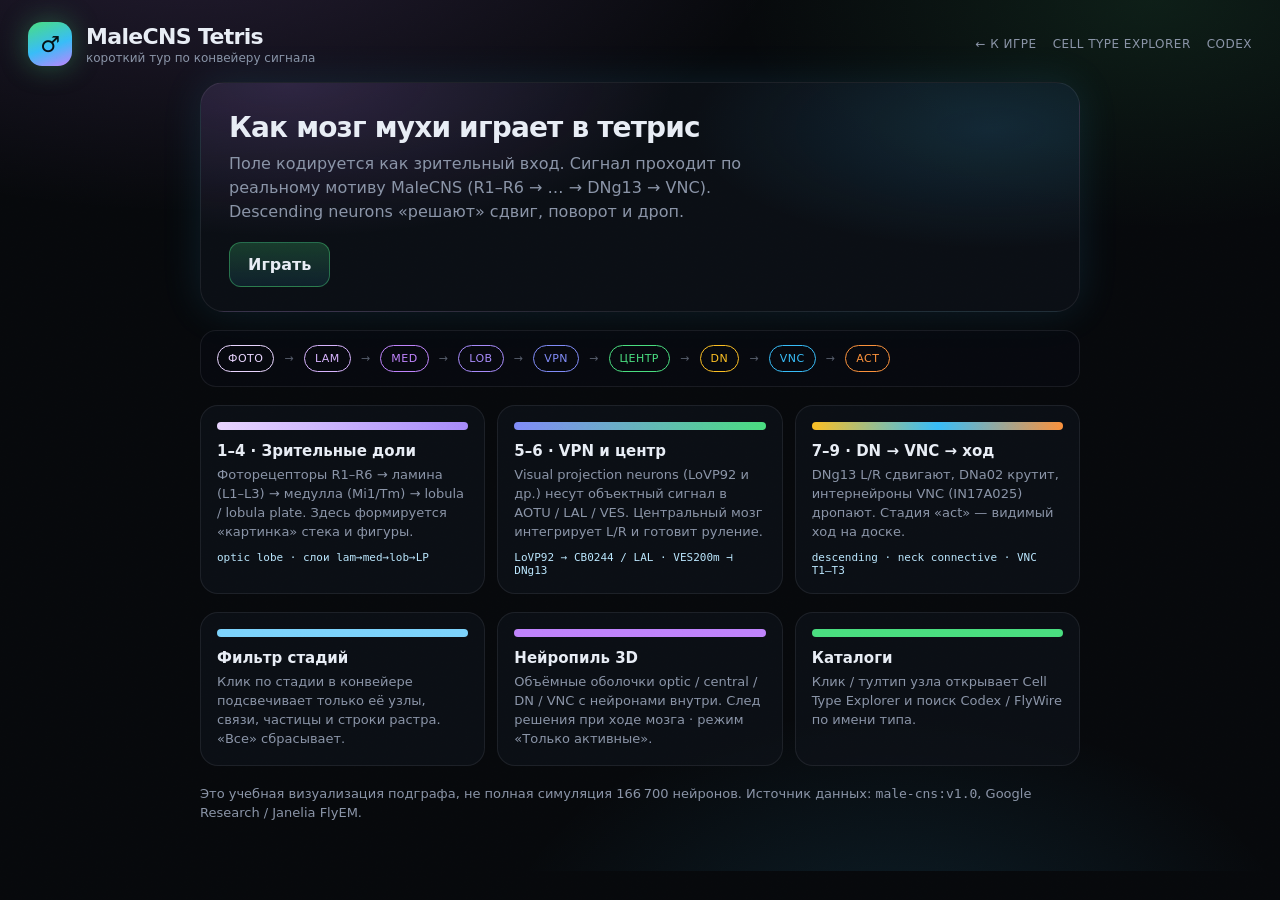
==== web/about.html @ c3c55142 "stable: MaleCNS Tetris v1 — playable visual-motor circuit Freeze working Tetris + neuropil 3D / deci" ====
<!DOCTYPE html>
<html lang="ru">
<head>
  <meta charset="UTF-8" />
  <meta name="viewport" content="width=device-width, initial-scale=1" />
  <title>Как это работает — MaleCNS Tetris</title>
  <link rel="stylesheet" href="/web/styles.css" />
</head>
<body>
  <div class="grain" aria-hidden="true"></div>
  <header class="top">
    <div class="brand">
      <span class="mark">♂</span>
      <div>
        <h1>MaleCNS Tetris</h1>
        <p>короткий тур по конвейеру сигнала</p>
      </div>
    </div>
    <nav class="links">
      <a href="/">← к игре</a>
      <a href="https://reiserlab.github.io/celltype-explorer-drosophila-male-cns/" target="_blank" rel="noreferrer">Cell Type Explorer</a>
      <a href="https://codex.flywire.ai/" target="_blank" rel="noreferrer">Codex</a>
    </nav>
  </header>

  <main class="tour-main">
    <section class="tour-hero">
      <h2>Как мозг мухи играет в тетрис</h2>
      <p>
        Поле кодируется как зрительный вход. Сигнал проходит по реальному мотиву
        MaleCNS (R1–R6 → … → DNg13 → VNC). Descending neurons «решают» сдвиг, поворот и дроп.
      </p>
      <a class="tour-cta" href="/">Играть</a>
    </section>

    <div class="tour-strip" aria-label="9 стадий">
      <span style="border-color:#e9d5ff;color:#e9d5ff">фото</span><span class="arr">→</span>
      <span style="border-color:#d8b4fe;color:#d8b4fe">lam</span><span class="arr">→</span>
      <span style="border-color:#c084fc;color:#c084fc">med</span><span class="arr">→</span>
      <span style="border-color:#a78bfa;color:#a78bfa">lob</span><span class="arr">→</span>
      <span style="border-color:#818cf8;color:#818cf8">VPN</span><span class="arr">→</span>
      <span style="border-color:#4ade80;color:#4ade80">центр</span><span class="arr">→</span>
      <span style="border-color:#fbbf24;color:#fbbf24">DN</span><span class="arr">→</span>
      <span style="border-color:#38bdf8;color:#38bdf8">VNC</span><span class="arr">→</span>
      <span style="border-color:#fb923c;color:#fb923c">act</span>
    </div>

    <section class="tour-flow">
      <article class="tour-card">
        <div class="swatch" style="background:linear-gradient(90deg,#e9d5ff,#a78bfa)"></div>
        <h3>1–4 · Зрительные доли</h3>
        <p>Фоторецепторы R1–R6 → ламина (L1–L3) → медулла (Mi1/Tm) → lobula / lobula plate. Здесь формируется «картинка» стека и фигуры.</p>
        <div class="mono">optic lobe · слои lam→med→lob→LP</div>
      </article>
      <article class="tour-card">
        <div class="swatch" style="background:linear-gradient(90deg,#818cf8,#4ade80)"></div>
        <h3>5–6 · VPN и центр</h3>
        <p>Visual projection neurons (LoVP92 и др.) несут объектный сигнал в AOTU / LAL / VES. Центральный мозг интегрирует L/R и готовит руление.</p>
        <div class="mono">LoVP92 → CB0244 / LAL · VES200m ⊣ DNg13</div>
      </article>
      <article class="tour-card">
        <div class="swatch" style="background:linear-gradient(90deg,#fbbf24,#38bdf8,#fb923c)"></div>
        <h3>7–9 · DN → VNC → ход</h3>
        <p>DNg13 L/R сдвигают, DNa02 крутит, интернейроны VNC (IN17A025) дропают. Стадия «act» — видимый ход на доске.</p>
        <div class="mono">descending · neck connective · VNC T1–T3</div>
      </article>
    </section>

    <section class="tour-flow">
      <article class="tour-card">
        <div class="swatch" style="background:#7dd3fc"></div>
        <h3>Фильтр стадий</h3>
        <p>Клик по стадии в конвейере подсвечивает только её узлы, связи, частицы и строки растра. «Все» сбрасывает.</p>
      </article>
      <article class="tour-card">
        <div class="swatch" style="background:#c084fc"></div>
        <h3>Нейропиль 3D</h3>
        <p>Объёмные оболочки optic / central / DN / VNC с нейронами внутри. След решения при ходе мозга · режим «Только активные».</p>
      </article>
      <article class="tour-card">
        <div class="swatch" style="background:#4ade80"></div>
        <h3>Каталоги</h3>
        <p>Клик / тултип узла открывает Cell Type Explorer и поиск Codex / FlyWire по имени типа.</p>
      </article>
    </section>

    <p class="tour-note">
      Это учебная визуализация подграфа, не полная симуляция 166 700 нейронов.
      Источник данных: <code>male-cns:v1.0</code>, Google Research / Janelia FlyEM.
    </p>
  </main>
</body>
</html>
---- web/styles.css ----
:root {
  --bg: #07090c;
  --panel: rgba(14, 18, 26, 0.72);
  --stroke: rgba(232, 237, 245, 0.08);
  --text: #e8edf5;
  --muted: #8b95a8;
  --optic: #c084fc;
  --central: #4ade80;
  --vnc: #38bdf8;
  --desc: #fbbf24;
  --danger: #fb7185;
  --glow: 0 0 40px rgba(56, 189, 248, 0.12);
  font-synthesis: none;
}

* { box-sizing: border-box; }
html, body { margin: 0; min-height: 100%; background: var(--bg); color: var(--text); }
body {
  font-family: "SF Pro Display", "Segoe UI", "Helvetica Neue", system-ui, sans-serif;
  background:
    radial-gradient(1200px 600px at 15% -10%, rgba(192, 132, 252, 0.16), transparent 50%),
    radial-gradient(900px 500px at 90% 0%, rgba(74, 222, 128, 0.1), transparent 46%),
    radial-gradient(800px 500px at 70% 110%, rgba(56, 189, 248, 0.12), transparent 50%),
    var(--bg);
}

.grain {
  pointer-events: none;
  position: fixed;
  inset: 0;
  opacity: 0.08;
  background-image: url("data:image/svg+xml,%3Csvg xmlns='http://www.w3.org/2000/svg' width='140' height='140'%3E%3Cfilter id='n'%3E%3CfeTurbulence baseFrequency='.8' /%3E%3C/filter%3E%3Crect width='100%25' height='100%25' filter='url(%23n)' /%3E%3C/svg%3E");
  mix-blend-mode: overlay;
}

.top {
  display: flex;
  justify-content: space-between;
  align-items: center;
  gap: 24px;
  padding: 22px 28px 8px;
}
.brand { display: flex; gap: 14px; align-items: center; }
.mark {
  width: 44px; height: 44px; border-radius: 14px;
  display: grid; place-items: center;
  background: linear-gradient(160deg, #4ade80, #38bdf8 55%, #c084fc);
  color: #061014; font-weight: 800; font-size: 22px;
  box-shadow: 0 0 28px rgba(74, 222, 128, 0.35);
}
h1 { margin: 0; font-size: 22px; letter-spacing: -0.03em; }
.brand p { margin: 2px 0 0; color: var(--muted); font-size: 12px; }
.links { display: flex; gap: 16px; flex-wrap: wrap; }
.links a {
  color: var(--muted); text-decoration: none; font-size: 12px; letter-spacing: 0.04em; text-transform: uppercase;
}
.links a:hover { color: var(--text); }

.stage {
  display: grid;
  grid-template-columns: 300px minmax(460px, 1fr) 300px;
  gap: 16px;
  padding: 12px 20px 28px;
}
.panel {
  background: var(--panel);
  border: 1px solid var(--stroke);
  border-radius: 22px;
  box-shadow: var(--glow);
  backdrop-filter: blur(16px);
  padding: 16px;
}
.game-col { display: flex; flex-direction: column; gap: 12px; }
.hud-row { display: grid; grid-template-columns: repeat(3, 1fr); gap: 8px; }
.stat {
  background: rgba(255,255,255,0.03);
  border: 1px solid var(--stroke);
  border-radius: 14px;
  padding: 8px 10px;
}
.stat span { display: block; color: var(--muted); font-size: 10px; letter-spacing: 0.12em; text-transform: uppercase; }
.stat strong { font-size: 22px; font-family: ui-monospace, SFMono-Regular, Menlo, monospace; }
.minis { display: grid; grid-template-columns: 1fr 1fr; gap: 8px; }
.mini {
  background: #0b0f16;
  border-radius: 14px;
  border: 1px solid var(--stroke);
  padding: 8px;
  text-align: center;
}
.mini span, .mini { color: var(--muted); font-size: 10px; letter-spacing: 0.12em; text-transform: uppercase; }
.mini canvas { display: block; width: 100%; height: auto; }
.board-wrap {
  position: relative;
  background: #05070c;
  border-radius: 18px;
  border: 1px solid rgba(125, 211, 252, 0.22);
  box-shadow: inset 0 0 0 1px rgba(255,255,255,0.03), 0 0 32px rgba(56, 189, 248, 0.08);
  overflow: hidden;
}
#board { display: block; width: 100%; height: auto; }
.overlay {
  position: absolute; inset: 0;
  display: grid; place-items: center; align-content: center;
  background: rgba(7, 9, 12, 0.62);
  text-align: center;
  cursor: pointer;
}
.overlay p { margin: 0; }
#overlay-title { font-size: 28px; font-weight: 800; }
.hint { color: var(--muted); font-size: 13px; margin-top: 6px; }
.hidden { display: none !important; }
.keys { color: var(--muted); font-size: 11px; line-height: 1.45; margin: 0; }

.game-controls {
  display: flex;
  flex-direction: column;
  gap: 10px;
}
#btn-pause {
  border: 1px solid rgba(125, 211, 252, 0.35);
  background: linear-gradient(180deg, rgba(56, 189, 248, 0.16), rgba(14, 18, 26, 0.4));
  color: var(--text);
  border-radius: 12px;
  padding: 11px 12px;
  font: inherit;
  font-weight: 700;
  letter-spacing: 0.04em;
  cursor: pointer;
}
#btn-pause:hover { border-color: rgba(125, 211, 252, 0.65); }
#btn-pause.is-paused {
  background: linear-gradient(180deg, rgba(251, 191, 36, 0.22), rgba(14, 18, 26, 0.4));
  border-color: rgba(251, 191, 36, 0.5);
  color: #fde68a;
}
.speed-ctl {
  display: grid;
  grid-template-columns: auto 1fr auto;
  gap: 10px;
  align-items: center;
  padding: 8px 10px;
  border-radius: 12px;
  border: 1px solid var(--stroke);
  background: rgba(255, 255, 255, 0.025);
  color: var(--muted);
  font-size: 11px;
  letter-spacing: 0.1em;
  text-transform: uppercase;
}
.speed-ctl input[type="range"] {
  width: 100%;
  accent-color: #38bdf8;
  cursor: pointer;
}
.speed-ctl em {
  font-style: normal;
  font-family: ui-monospace, SFMono-Regular, Menlo, monospace;
  color: var(--text);
  min-width: 3.2em;
  text-align: right;
  letter-spacing: 0;
  text-transform: none;
}

.brain-col { display: flex; flex-direction: column; gap: 10px; min-width: 0; }
.brain-head { display: flex; justify-content: space-between; gap: 12px; align-items: flex-start; }
.brain-head h2 { margin: 0; font-size: 16px; }
.brain-head p { margin: 4px 0 0; color: var(--muted); font-size: 11px; font-family: ui-monospace, SFMono-Regular, Menlo, monospace; line-height: 1.4; }
.legend { color: var(--muted); font-size: 11px; display: flex; gap: 10px; flex-wrap: wrap; align-items: center; max-width: 280px; justify-content: flex-end; }
.legend i, .chip { display: inline-block; }
.legend i {
  width: 8px; height: 8px; border-radius: 99px; margin-right: 4px;
}
.legend i.optic, .chip.optic, .fill.optic { background: var(--optic); }
.legend i.central, .chip.central, .fill.central { background: var(--central); }
.legend i.vnc, .chip.vnc, .fill.vnc { background: var(--vnc); }
.legend i.desc, .fill.desc { background: var(--desc); }
.leg-note { opacity: 0.9; }
.leg-note b { display: inline-block; width: 10px; height: 2px; vertical-align: middle; margin: 0 2px; border-radius: 2px; }
.leg-note b.exc { background: #7dd3fc; }
.leg-note b.inh { background: #fb7185; }

.view-toggle {
  display: inline-flex;
  gap: 6px;
  align-self: flex-start;
  padding: 3px;
  border-radius: 12px;
  border: 1px solid var(--stroke);
  background: rgba(255, 255, 255, 0.02);
}
.view-toggle button {
  border: 0;
  background: transparent;
  color: var(--muted);
  border-radius: 9px;
  padding: 7px 12px;
  font: inherit;
  font-size: 11px;
  letter-spacing: 0.06em;
  text-transform: uppercase;
  cursor: pointer;
}
.view-toggle button.on {
  background: linear-gradient(180deg, rgba(192, 132, 252, 0.22), rgba(56, 189, 248, 0.1));
  color: var(--text);
}
.view-toggle button[data-toggle="active"].on {
  background: linear-gradient(180deg, rgba(74, 222, 128, 0.22), rgba(56, 189, 248, 0.1));
}

.brain-wrap {
  position: relative;
  border-radius: 16px;
  overflow: hidden;
  border: 1px solid var(--stroke);
  background: #080b12;
}
#brain, #neuropil3d { display: block; width: 100%; height: auto; }
#brain { cursor: crosshair; }
#neuropil3d { cursor: grab; touch-action: none; }
#neuropil3d.is-dragging { cursor: grabbing; }
#neuropil3d.hidden, #brain.hidden { display: none; }
.brain-wrap.is-filtered {
  box-shadow: inset 0 0 0 1px rgba(125, 211, 252, 0.28), 0 0 28px rgba(56, 189, 248, 0.1);
}
.brain-wrap.is-active-only {
  box-shadow: inset 0 0 0 1px rgba(74, 222, 128, 0.22), 0 0 22px rgba(74, 222, 128, 0.08);
}
.brain-wrap.is-filtered.is-active-only {
  box-shadow:
    inset 0 0 0 1px rgba(125, 211, 252, 0.28),
    inset 0 0 0 2px rgba(74, 222, 128, 0.12),
    0 0 28px rgba(56, 189, 248, 0.1);
}
.brain-tip {
  position: absolute;
  z-index: 5;
  min-width: 180px;
  max-width: 260px;
  padding: 10px 12px;
  border-radius: 12px;
  background: rgba(10, 14, 22, 0.94);
  border: 1px solid rgba(125, 211, 252, 0.28);
  box-shadow: 0 12px 32px rgba(0, 0, 0, 0.45);
  pointer-events: none;
  font-size: 12px;
  line-height: 1.45;
  color: var(--text);
}
.brain-tip strong { display: block; font-size: 13px; margin-bottom: 4px; letter-spacing: -0.02em; }
.brain-tip .meta { color: var(--muted); font-family: ui-monospace, SFMono-Regular, Menlo, monospace; font-size: 11px; }
.brain-tip .row { display: flex; justify-content: space-between; gap: 12px; margin-top: 3px; }
.brain-tip .act { color: #7dd3fc; }
.brain-tip .links {
  display: flex;
  flex-wrap: wrap;
  gap: 6px;
  margin-top: 8px;
  pointer-events: auto;
}
.brain-tip .links a {
  color: #081018;
  background: #7dd3fc;
  text-decoration: none;
  font-size: 10px;
  font-weight: 700;
  letter-spacing: 0.04em;
  text-transform: uppercase;
  padding: 3px 8px;
  border-radius: 999px;
}
.brain-tip .links a.secondary {
  background: transparent;
  color: #bae6fd;
  border: 1px solid rgba(125, 211, 252, 0.45);
}
.brain-tip.has-links { pointer-events: auto; }

.wave-badge, .filter-badge, .trail-badge {
  position: absolute;
  z-index: 3;
  padding: 5px 10px;
  border-radius: 999px;
  background: rgba(8, 11, 18, 0.82);
  font-size: 11px;
  font-family: ui-monospace, SFMono-Regular, Menlo, monospace;
  letter-spacing: 0.02em;
  pointer-events: none;
}
.wave-badge {
  left: 10px;
  bottom: 10px;
  border: 1px solid rgba(251, 191, 36, 0.35);
  color: #fde68a;
}
.filter-badge {
  right: 10px;
  bottom: 10px;
  border: 1px solid rgba(125, 211, 252, 0.45);
  color: #bae6fd;
  box-shadow: 0 0 16px rgba(56, 189, 248, 0.2);
}
.filter-badge.has-active {
  border-color: rgba(74, 222, 128, 0.5);
  color: #bbf7d0;
}
.trail-badge {
  left: 50%;
  transform: translateX(-50%);
  bottom: 10px;
  border: 1px solid rgba(251, 146, 60, 0.55);
  color: #fdba74;
  box-shadow: 0 0 18px rgba(251, 146, 60, 0.22);
  max-width: 52%;
  overflow: hidden;
  text-overflow: ellipsis;
  white-space: nowrap;
}
.pipe-stage.on-trail {
  border-color: color-mix(in srgb, #fb923c 70%, white 10%);
  background: rgba(251, 146, 60, 0.14);
  box-shadow: 0 0 20px rgba(251, 146, 60, 0.18);
}
.pipe-stage.on-trail .name { color: #fdba74; }

.pipeline-block {
  display: flex;
  flex-direction: column;
  gap: 8px;
}
.pipeline-head {
  display: flex;
  flex-wrap: wrap;
  gap: 10px 16px;
  align-items: center;
  color: var(--muted);
  font-size: 11px;
}
.pipeline-head strong {
  color: var(--text);
  font-size: 11px;
  letter-spacing: 0.12em;
  text-transform: uppercase;
  font-weight: 700;
}
.chip-btn {
  margin-left: auto;
  border: 1px solid var(--stroke);
  background: rgba(255, 255, 255, 0.03);
  color: var(--muted);
  border-radius: 999px;
  padding: 4px 12px;
  font: inherit;
  font-size: 11px;
  letter-spacing: 0.08em;
  text-transform: uppercase;
  cursor: pointer;
}
.chip-btn.on, .chip-btn:hover {
  color: var(--text);
  border-color: rgba(125, 211, 252, 0.45);
  background: rgba(56, 189, 248, 0.12);
}
.pipeline {
  display: grid;
  grid-template-columns: repeat(9, minmax(0, 1fr));
  gap: 6px;
}
.pipe-hint {
  margin: 0;
  color: var(--muted);
  font-size: 11px;
}
.pipe-hint.is-filtered {
  color: #bae6fd;
}
.pipe-stage {
  position: relative;
  min-height: 78px;
  padding: 8px 6px 6px;
  border-radius: 12px;
  background: rgba(255, 255, 255, 0.025);
  border: 1px solid var(--stroke);
  display: flex;
  flex-direction: column;
  align-items: center;
  gap: 4px;
  transition: border-color 120ms linear, background 120ms linear, box-shadow 120ms linear, opacity 120ms linear;
  cursor: pointer;
}
.pipe-stage:hover {
  border-color: color-mix(in srgb, var(--stage, #7dd3fc) 55%, transparent);
}
.pipe-stage.peak {
  border-color: rgba(251, 191, 36, 0.55);
  background: rgba(251, 191, 36, 0.08);
  box-shadow: 0 0 18px rgba(251, 191, 36, 0.12);
}
.pipe-stage.active {
  border-color: color-mix(in srgb, var(--stage, #7dd3fc) 45%, transparent);
}
.pipe-stage.filtered {
  border-color: color-mix(in srgb, var(--stage, #7dd3fc) 75%, white 10%);
  background: color-mix(in srgb, var(--stage, #7dd3fc) 18%, transparent);
  box-shadow: 0 0 22px color-mix(in srgb, var(--stage, #7dd3fc) 28%, transparent);
  outline: 1px solid color-mix(in srgb, var(--stage, #7dd3fc) 55%, transparent);
}
.pipe-stage.dimmed {
  opacity: 0.38;
}
.pipeline.is-filtering .pipe-stage:not(.filtered) {
  opacity: 0.4;
}
.pipe-stage .bar-wrap {
  width: 100%;
  height: 36px;
  display: flex;
  align-items: flex-end;
  justify-content: center;
  gap: 2px;
}
.pipe-stage .bar {
  width: 10px;
  height: 0%;
  border-radius: 4px 4px 2px 2px;
  background: var(--stage, #7dd3fc);
  box-shadow: 0 0 10px color-mix(in srgb, var(--stage, #7dd3fc) 40%, transparent);
  transition: height 70ms linear;
}
.pipe-stage .bar.l { opacity: 0.85; }
.pipe-stage .bar.r { opacity: 0.55; width: 8px; }
.pipe-stage .name {
  font-size: 10px;
  letter-spacing: 0.04em;
  text-transform: uppercase;
  color: var(--muted);
  text-align: center;
  line-height: 1.15;
}
.pipe-stage.peak .name { color: #fde68a; }
.pipe-stage .val {
  font-family: ui-monospace, SFMono-Regular, Menlo, monospace;
  font-size: 10px;
  color: var(--text);
}
.pipe-stage .lat {
  font-size: 9px;
  color: rgba(139, 149, 168, 0.85);
  font-family: ui-monospace, SFMono-Regular, Menlo, monospace;
}
.pipe-arrow {
  position: absolute;
  right: -5px;
  top: 28px;
  color: rgba(139, 149, 168, 0.55);
  font-size: 10px;
  z-index: 1;
  pointer-events: none;
}
.pipe-stage:last-child .pipe-arrow { display: none; }

.pop-row {
  display: flex;
  flex-wrap: wrap;
  gap: 12px 16px;
  align-items: center;
  justify-content: space-between;
}
.pop-meter {
  display: grid;
  grid-template-columns: auto 72px auto 72px auto 72px auto 72px;
  gap: 6px 8px;
  align-items: center;
  color: var(--muted);
  font-size: 10px;
  letter-spacing: 0.08em;
  text-transform: uppercase;
  width: 100%;
}
.pop-meter .track {
  height: 6px;
  background: #121722;
  border-radius: 99px;
  overflow: hidden;
}
.pop-meter .fill { height: 100%; width: 0; border-radius: inherit; transition: width 90ms linear; }

.side-col h3 {
  margin: 16px 0 8px;
  font-size: 11px;
  letter-spacing: 0.14em;
  text-transform: uppercase;
  color: var(--muted);
}
.mode { display: grid; grid-template-columns: 1fr 1fr; gap: 8px; }
.mode button {
  border: 1px solid var(--stroke);
  background: transparent;
  color: var(--muted);
  border-radius: 12px;
  padding: 10px 8px;
  font: inherit;
  font-weight: 700;
  cursor: pointer;
}
.mode button.on {
  background: linear-gradient(180deg, rgba(74,222,128,0.18), rgba(56,189,248,0.08));
  color: var(--text);
  border-color: rgba(74, 222, 128, 0.35);
}
.mode button.restart {
  grid-column: 1 / -1;
  padding: 12px 8px;
  color: var(--text);
  background: linear-gradient(180deg, rgba(251, 146, 60, 0.2), rgba(251, 113, 133, 0.08));
  border-color: rgba(251, 146, 60, 0.42);
  letter-spacing: 0.04em;
}
.mode button.restart:hover {
  border-color: rgba(251, 146, 60, 0.7);
  background: linear-gradient(180deg, rgba(251, 146, 60, 0.28), rgba(251, 113, 133, 0.12));
}
.mode button.restart:active {
  transform: translateY(1px);
}
.decisions { display: flex; flex-direction: column; gap: 8px; }
.decisions .bar {
  display: grid;
  grid-template-columns: 72px 1fr 36px;
  gap: 8px;
  align-items: center;
  font-size: 11px;
  font-family: ui-monospace, SFMono-Regular, Menlo, monospace;
}
.decisions .bar .track {
  height: 8px;
  background: #121722;
  border-radius: 99px;
  overflow: hidden;
}
.decisions .bar .fill { height: 100%; width: 0; border-radius: inherit; transition: width 80ms linear; }

.process {
  display: flex;
  flex-direction: column;
  gap: 8px;
  padding: 10px;
  border-radius: 14px;
  background: rgba(255, 255, 255, 0.025);
  border: 1px solid var(--stroke);
  font-size: 12px;
  line-height: 1.4;
}
.process .row {
  display: grid;
  grid-template-columns: 78px 1fr;
  gap: 8px;
  align-items: center;
}
.process .k { color: var(--muted); font-size: 10px; letter-spacing: 0.1em; text-transform: uppercase; }
.process .v {
  font-family: ui-monospace, SFMono-Regular, Menlo, monospace;
  color: var(--text);
}
.process .why {
  margin-top: 2px;
  padding-top: 8px;
  border-top: 1px solid var(--stroke);
  color: #d5dceb;
  font-size: 12px;
}
.process .lr {
  display: grid;
  grid-template-columns: 1fr auto 1fr;
  gap: 6px;
  align-items: center;
}
.process .lr .track {
  height: 7px;
  background: #121722;
  border-radius: 99px;
  overflow: hidden;
}
.process .lr .fill { height: 100%; border-radius: inherit; }
.process .intent {
  display: flex;
  flex-wrap: wrap;
  gap: 6px;
}
.process .tag {
  padding: 3px 8px;
  border-radius: 999px;
  font-size: 10px;
  letter-spacing: 0.04em;
  text-transform: uppercase;
  border: 1px solid var(--stroke);
  color: var(--muted);
}
.process .tag.on {
  color: #081018;
  font-weight: 700;
  border-color: transparent;
}
.process .tag.rot.on { background: var(--desc); }
.process .tag.drop.on { background: var(--vnc); }
.process .tag.left.on { background: var(--central); }
.process .tag.right.on { background: var(--optic); }

.event-log {
  display: flex;
  flex-direction: column;
  gap: 4px;
  max-height: 148px;
  overflow: auto;
  padding: 8px;
  border-radius: 12px;
  background: #080b12;
  border: 1px solid var(--stroke);
  font-family: ui-monospace, SFMono-Regular, Menlo, monospace;
  font-size: 11px;
}
.event-log .ev {
  display: grid;
  grid-template-columns: 42px 52px 1fr;
  gap: 6px;
  color: #d5dceb;
  line-height: 1.35;
}
.event-log .t { color: var(--muted); }
.event-log .kind {
  color: #081018;
  font-weight: 700;
  font-size: 9px;
  letter-spacing: 0.04em;
  text-transform: uppercase;
  padding: 1px 5px;
  border-radius: 999px;
  align-self: start;
  text-align: center;
}
.event-log .kind.decision { background: var(--desc); }
.event-log .kind.synapse { background: #7dd3fc; }
.event-log .kind.inhibit { background: var(--danger); color: #1a0a0e; }
.event-log .kind.wave { background: #a78bfa; }
.event-log .empty { color: var(--muted); padding: 6px 2px; }

.thought {
  margin: 0;
  min-height: 3.2em;
  font-size: 13px;
  line-height: 1.45;
  color: #d5dceb;
}
.cite { margin: 0; padding-left: 16px; color: var(--muted); font-size: 12px; line-height: 1.55; }
.cite code { color: var(--central); }
#raster { width: 100%; height: auto; background: #080b12; border-radius: 12px; border: 1px solid var(--stroke); }

@media (max-width: 1100px) {
  .stage { grid-template-columns: 1fr; }
  .top { flex-direction: column; align-items: flex-start; }
  .legend { max-width: none; justify-content: flex-start; }
  .pop-meter { grid-template-columns: auto 1fr auto 1fr; }
  .pipeline { grid-template-columns: repeat(3, minmax(0, 1fr)); }
  .pipe-arrow { display: none; }
}

/* —— tour / about —— */
.tour-main {
  max-width: 920px;
  margin: 0 auto;
  padding: 8px 20px 48px;
  display: flex;
  flex-direction: column;
  gap: 18px;
}
.tour-hero {
  padding: 28px 28px 24px;
  border-radius: 24px;
  border: 1px solid var(--stroke);
  background:
    radial-gradient(700px 280px at 10% 0%, rgba(192, 132, 252, 0.18), transparent 55%),
    radial-gradient(600px 240px at 90% 20%, rgba(56, 189, 248, 0.14), transparent 50%),
    var(--panel);
  box-shadow: var(--glow);
}
.tour-hero h2 {
  margin: 0 0 8px;
  font-size: 28px;
  letter-spacing: -0.03em;
}
.tour-hero p {
  margin: 0;
  color: var(--muted);
  max-width: 54ch;
  line-height: 1.5;
}
.tour-cta {
  display: inline-flex;
  margin-top: 18px;
  padding: 12px 18px;
  border-radius: 12px;
  background: linear-gradient(180deg, rgba(74, 222, 128, 0.22), rgba(56, 189, 248, 0.1));
  border: 1px solid rgba(74, 222, 128, 0.4);
  color: var(--text);
  text-decoration: none;
  font-weight: 700;
}
.tour-flow {
  display: grid;
  grid-template-columns: repeat(3, minmax(0, 1fr));
  gap: 12px;
}
.tour-card {
  padding: 16px;
  border-radius: 18px;
  border: 1px solid var(--stroke);
  background: var(--panel);
  min-height: 140px;
}
.tour-card .swatch {
  width: 100%;
  height: 8px;
  border-radius: 99px;
  margin-bottom: 12px;
}
.tour-card h3 {
  margin: 0 0 6px;
  font-size: 15px;
}
.tour-card p {
  margin: 0;
  color: var(--muted);
  font-size: 13px;
  line-height: 1.45;
}
.tour-card .mono {
  margin-top: 10px;
  font-family: ui-monospace, SFMono-Regular, Menlo, monospace;
  font-size: 11px;
  color: #bae6fd;
}
.tour-strip {
  display: flex;
  flex-wrap: wrap;
  gap: 8px;
  align-items: center;
  padding: 14px 16px;
  border-radius: 16px;
  border: 1px solid var(--stroke);
  background: rgba(8, 11, 18, 0.7);
}
.tour-strip span {
  padding: 6px 10px;
  border-radius: 999px;
  font-size: 11px;
  letter-spacing: 0.04em;
  text-transform: uppercase;
  border: 1px solid var(--stroke);
  color: var(--muted);
}
.tour-strip .arr { border: 0; color: rgba(139, 149, 168, 0.6); padding: 0 2px; }
.tour-note {
  color: var(--muted);
  font-size: 13px;
  line-height: 1.5;
  margin: 0;
}
@media (max-width: 800px) {
  .tour-flow { grid-template-columns: 1fr; }
}
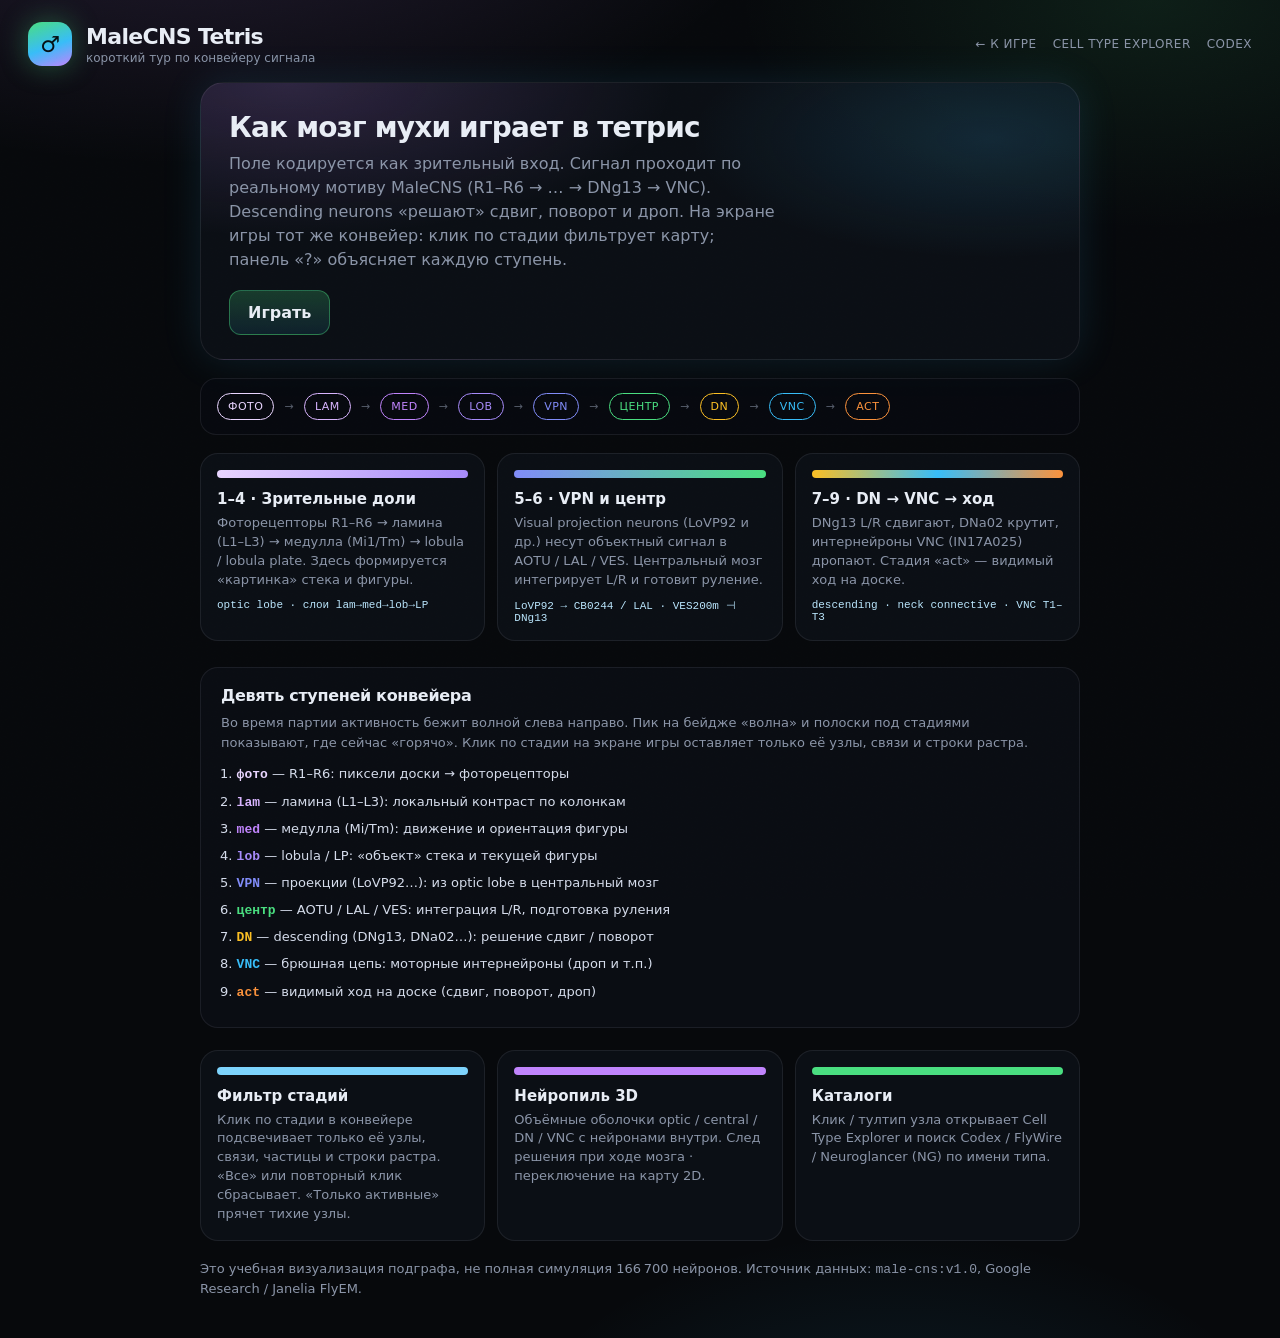
==== commit 269b2f8c: "feat: polish FAFB public mirror + Tetris connectome UI Ship GCS-based FAFB fetch without Codex login" ====
--- a/web/about.html
+++ b/web/about.html
@@ -17,9 +17,9 @@
       </div>
     </div>
     <nav class="links">
-      <a href="/">← к игре</a>
-      <a href="https://reiserlab.github.io/celltype-explorer-drosophila-male-cns/" target="_blank" rel="noreferrer">Cell Type Explorer</a>
-      <a href="https://codex.flywire.ai/" target="_blank" rel="noreferrer">Codex</a>
+      <a href="/" title="вернуться к игре">← к игре</a>
+      <a href="https://reiserlab.github.io/celltype-explorer-drosophila-male-cns/" target="_blank" rel="noreferrer" title="Cell Type Explorer MaleCNS">Cell Type Explorer</a>
+      <a href="https://codex.flywire.ai/" target="_blank" rel="noreferrer" title="поиск типов в Codex / FlyWire">Codex</a>
     </nav>
   </header>
 
@@ -29,6 +29,7 @@
       <p>
         Поле кодируется как зрительный вход. Сигнал проходит по реальному мотиву
         MaleCNS (R1–R6 → … → DNg13 → VNC). Descending neurons «решают» сдвиг, поворот и дроп.
+        На экране игры тот же конвейер: клик по стадии фильтрует карту; панель «?» объясняет каждую ступень.
       </p>
       <a class="tour-cta" href="/">Играть</a>
     </section>
@@ -66,21 +67,40 @@
       </article>
     </section>
 
+    <section class="tour-stages">
+      <h2>Девять ступеней конвейера</h2>
+      <p class="tour-stages-lead">
+        Во время партии активность бежит волной слева направо. Пик на бейдже «волна» и полоски под стадиями
+        показывают, где сейчас «горячо». Клик по стадии на экране игры оставляет только её узлы, связи и строки растра.
+      </p>
+      <ol class="tour-stage-ol">
+        <li><b style="color:#e9d5ff">фото</b> — R1–R6: пиксели доски → фоторецепторы</li>
+        <li><b style="color:#d8b4fe">lam</b> — ламина (L1–L3): локальный контраст по колонкам</li>
+        <li><b style="color:#c084fc">med</b> — медулла (Mi/Tm): движение и ориентация фигуры</li>
+        <li><b style="color:#a78bfa">lob</b> — lobula / LP: «объект» стека и текущей фигуры</li>
+        <li><b style="color:#818cf8">VPN</b> — проекции (LoVP92…): из optic lobe в центральный мозг</li>
+        <li><b style="color:#4ade80">центр</b> — AOTU / LAL / VES: интеграция L/R, подготовка руления</li>
+        <li><b style="color:#fbbf24">DN</b> — descending (DNg13, DNa02…): решение сдвиг / поворот</li>
+        <li><b style="color:#38bdf8">VNC</b> — брюшная цепь: моторные интернейроны (дроп и т.п.)</li>
+        <li><b style="color:#fb923c">act</b> — видимый ход на доске (сдвиг, поворот, дроп)</li>
+      </ol>
+    </section>
+
     <section class="tour-flow">
       <article class="tour-card">
         <div class="swatch" style="background:#7dd3fc"></div>
         <h3>Фильтр стадий</h3>
-        <p>Клик по стадии в конвейере подсвечивает только её узлы, связи, частицы и строки растра. «Все» сбрасывает.</p>
+        <p>Клик по стадии в конвейере подсвечивает только её узлы, связи, частицы и строки растра. «Все» или повторный клик сбрасывает. «Только активные» прячет тихие узлы.</p>
       </article>
       <article class="tour-card">
         <div class="swatch" style="background:#c084fc"></div>
         <h3>Нейропиль 3D</h3>
-        <p>Объёмные оболочки optic / central / DN / VNC с нейронами внутри. След решения при ходе мозга · режим «Только активные».</p>
+        <p>Объёмные оболочки optic / central / DN / VNC с нейронами внутри. След решения при ходе мозга · переключение на карту 2D.</p>
       </article>
       <article class="tour-card">
         <div class="swatch" style="background:#4ade80"></div>
         <h3>Каталоги</h3>
-        <p>Клик / тултип узла открывает Cell Type Explorer и поиск Codex / FlyWire по имени типа.</p>
+        <p>Клик / тултип узла открывает Cell Type Explorer и поиск Codex / FlyWire / Neuroglancer (NG) по имени типа.</p>
       </article>
     </section>
 
--- a/web/styles.css
+++ b/web/styles.css
@@ -112,10 +112,31 @@
 .hidden { display: none !important; }
 .keys { color: var(--muted); font-size: 11px; line-height: 1.45; margin: 0; }
 
+.ctl-hint {
+  margin: 0;
+  color: var(--muted);
+  font-size: 10px;
+  line-height: 1.35;
+  letter-spacing: 0.02em;
+  opacity: 0.92;
+}
+.ctl-block { display: flex; flex-direction: column; gap: 4px; }
+.view-hint, .mode-hint { margin-top: -2px; }
+.toolbar-hint {
+  margin: 0 auto 2px;
+  padding: 0 18px 6px;
+  max-width: 1480px;
+  color: var(--muted);
+  font-size: 10px;
+  line-height: 1.4;
+  letter-spacing: 0.02em;
+}
+.tip-links-hint { margin-top: 10px; }
+
 .game-controls {
   display: flex;
   flex-direction: column;
-  gap: 10px;
+  gap: 6px;
 }
 #btn-pause {
   border: 1px solid rgba(125, 211, 252, 0.35);
@@ -251,6 +272,7 @@
 }
 .brain-tip strong { display: block; font-size: 13px; margin-bottom: 4px; letter-spacing: -0.02em; }
 .brain-tip .meta { color: var(--muted); font-family: ui-monospace, SFMono-Regular, Menlo, monospace; font-size: 11px; }
+.brain-tip .tip-help { margin-top: 6px; opacity: 0.85; font-family: inherit; letter-spacing: 0.01em; }
 .brain-tip .row { display: flex; justify-content: space-between; gap: 12px; margin-top: 3px; }
 .brain-tip .act { color: #7dd3fc; }
 .brain-tip .links {
@@ -376,6 +398,79 @@
 .pipe-hint.is-filtered {
   color: #bae6fd;
 }
+.pipe-help {
+  border: 1px solid var(--stroke);
+  border-radius: 12px;
+  background: rgba(255, 255, 255, 0.02);
+  padding: 0;
+}
+.pipe-help summary {
+  list-style: none;
+  cursor: pointer;
+  display: flex;
+  align-items: center;
+  gap: 8px;
+  padding: 8px 12px;
+  color: var(--muted);
+  font-size: 11px;
+  letter-spacing: 0.06em;
+  text-transform: uppercase;
+  user-select: none;
+}
+.pipe-help summary::-webkit-details-marker { display: none; }
+.pipe-help summary:hover { color: var(--text); }
+.pipe-help[open] summary {
+  color: var(--text);
+  border-bottom: 1px solid var(--stroke);
+}
+.pipe-help .qmark {
+  display: inline-grid;
+  place-items: center;
+  width: 16px;
+  height: 16px;
+  border-radius: 99px;
+  border: 1px solid rgba(125, 211, 252, 0.4);
+  color: #bae6fd;
+  font-size: 10px;
+  font-weight: 700;
+  letter-spacing: 0;
+  text-transform: none;
+  margin-left: auto;
+}
+.pipe-help-body {
+  padding: 10px 12px 12px;
+  display: flex;
+  flex-direction: column;
+  gap: 8px;
+}
+.pipe-help-lead, .pipe-help-foot {
+  margin: 0;
+  color: var(--muted);
+  font-size: 11px;
+  line-height: 1.45;
+}
+.pipe-help-lead strong {
+  color: #d5dceb;
+  font-weight: 600;
+}
+.pipe-help-foot a {
+  color: #7dd3fc;
+  text-decoration: none;
+}
+.pipe-help-foot a:hover { text-decoration: underline; }
+.pipe-stages-list {
+  margin: 0;
+  padding: 0 0 0 1.15em;
+  color: #d5dceb;
+  font-size: 11px;
+  line-height: 1.5;
+}
+.pipe-stages-list li { margin: 0 0 3px; }
+.pipe-stages-list b {
+  color: #bae6fd;
+  font-family: ui-monospace, SFMono-Regular, Menlo, monospace;
+  font-weight: 700;
+}
 .pipe-stage {
   position: relative;
   min-height: 78px;
@@ -767,6 +862,206 @@
   line-height: 1.5;
   margin: 0;
 }
+.tour-stages {
+  margin: 8px 0 4px;
+  padding: 18px 20px;
+  border-radius: 18px;
+  border: 1px solid var(--stroke);
+  background: rgba(14, 18, 26, 0.55);
+}
+.tour-stages h2 {
+  margin: 0 0 8px;
+  font-size: 16px;
+  letter-spacing: -0.02em;
+}
+.tour-stages-lead {
+  margin: 0 0 12px;
+  color: var(--muted);
+  font-size: 13px;
+  line-height: 1.5;
+}
+.tour-stage-ol {
+  margin: 0;
+  padding: 0 0 0 1.2em;
+  color: #d5dceb;
+  font-size: 13px;
+  line-height: 1.55;
+}
+.tour-stage-ol li { margin: 0 0 6px; }
+.tour-stage-ol b {
+  font-family: ui-monospace, SFMono-Regular, Menlo, monospace;
+  font-weight: 700;
+}
 @media (max-width: 800px) {
   .tour-flow { grid-template-columns: 1fr; }
 }
+
+/* —— roadmap toolbar / compare / columns —— */
+.toolbar {
+  display: flex;
+  flex-wrap: wrap;
+  gap: 10px 14px;
+  align-items: center;
+  padding: 10px 18px 4px;
+  max-width: 1480px;
+  margin: 0 auto;
+}
+.ds-switch {
+  display: inline-flex;
+  align-items: center;
+  gap: 8px;
+  font-size: 11px;
+  letter-spacing: 0.06em;
+  text-transform: uppercase;
+  color: var(--muted);
+}
+.ds-switch select,
+.toolbar > button {
+  appearance: none;
+  border: 1px solid var(--stroke);
+  background: rgba(8, 11, 18, 0.75);
+  color: var(--text);
+  border-radius: 10px;
+  padding: 7px 11px;
+  font: inherit;
+  font-size: 12px;
+  letter-spacing: 0.02em;
+  text-transform: none;
+  cursor: pointer;
+}
+.toolbar > button.on {
+  border-color: rgba(125, 211, 252, 0.55);
+  background: linear-gradient(180deg, rgba(125, 211, 252, 0.18), rgba(56, 189, 248, 0.08));
+}
+.dataset-note {
+  font-size: 12px;
+  color: var(--muted);
+  max-width: 420px;
+  line-height: 1.35;
+}
+.board-wrap { position: relative; }
+.columns-overlay {
+  position: absolute;
+  inset: 0;
+  width: 100%;
+  height: 100%;
+  pointer-events: none;
+  opacity: 0.85;
+}
+.columns-overlay.hidden { display: none; }
+.compare-panel {
+  position: fixed;
+  right: 18px;
+  bottom: 18px;
+  width: min(420px, calc(100vw - 36px));
+  max-height: min(520px, calc(100vh - 36px));
+  overflow: auto;
+  z-index: 40;
+  padding: 14px 16px 16px;
+  border-radius: 16px;
+  border: 1px solid rgba(125, 211, 252, 0.28);
+  background: rgba(8, 11, 18, 0.96);
+  box-shadow: 0 18px 48px rgba(0, 0, 0, 0.5);
+}
+.compare-panel.hidden { display: none; }
+.compare-panel header {
+  display: flex;
+  justify-content: space-between;
+  align-items: center;
+  margin-bottom: 8px;
+}
+.compare-panel header button {
+  border: 0;
+  background: transparent;
+  color: var(--muted);
+  font-size: 20px;
+  cursor: pointer;
+}
+.compare-note {
+  margin: 0 0 12px;
+  font-size: 12px;
+  color: var(--muted);
+  line-height: 1.4;
+}
+.compare-row {
+  display: grid;
+  grid-template-columns: 72px 1fr;
+  gap: 8px;
+  align-items: center;
+  margin-bottom: 8px;
+  font-size: 11px;
+}
+.compare-row .bars {
+  display: grid;
+  gap: 3px;
+}
+.compare-row .bar {
+  height: 7px;
+  border-radius: 99px;
+  background: rgba(255,255,255,0.06);
+  overflow: hidden;
+}
+.compare-row .bar > i {
+  display: block;
+  height: 100%;
+  border-radius: 99px;
+}
+.compare-row .bar.male > i { background: #38bdf8; }
+.compare-row .bar.female > i { background: #f9a8d4; }
+.compare-row code {
+  font-size: 10px;
+  color: #bae6fd;
+}
+
+/* Custom hover / focus pop-out tips (replaces slow native title) */
+.ui-tip {
+  position: fixed;
+  left: 0;
+  top: 0;
+  z-index: 10050;
+  max-width: min(280px, calc(100vw - 16px));
+  padding: 8px 11px;
+  border-radius: 10px;
+  background: rgba(10, 14, 22, 0.96);
+  border: 1px solid rgba(125, 211, 252, 0.38);
+  box-shadow:
+    0 0 0 1px rgba(255, 255, 255, 0.04),
+    0 14px 36px rgba(0, 0, 0, 0.55),
+    0 0 24px rgba(56, 189, 248, 0.12);
+  color: var(--text);
+  font-size: 12px;
+  line-height: 1.4;
+  letter-spacing: 0.01em;
+  pointer-events: none;
+  opacity: 0;
+  transform: translate3d(var(--tip-x, 0), var(--tip-y, 0), 0) scale(0.94);
+  transition:
+    opacity 0.1s ease,
+    transform 0.12s cubic-bezier(0.2, 0.85, 0.25, 1);
+  will-change: transform, opacity;
+}
+.ui-tip.is-visible {
+  opacity: 1;
+  transform: translate3d(var(--tip-x, 0), var(--tip-y, 0), 0) scale(1);
+}
+.ui-tip::after {
+  content: "";
+  position: absolute;
+  left: var(--tip-arrow-x, 50%);
+  width: 9px;
+  height: 9px;
+  background: inherit;
+  border-right: 1px solid rgba(125, 211, 252, 0.38);
+  border-bottom: 1px solid rgba(125, 211, 252, 0.38);
+  transform: translateX(-50%) rotate(45deg);
+}
+.ui-tip[data-place="above"]::after {
+  bottom: -5px;
+}
+.ui-tip[data-place="below"]::after {
+  top: -5px;
+  border-right: none;
+  border-bottom: none;
+  border-left: 1px solid rgba(125, 211, 252, 0.38);
+  border-top: 1px solid rgba(125, 211, 252, 0.38);
+}
